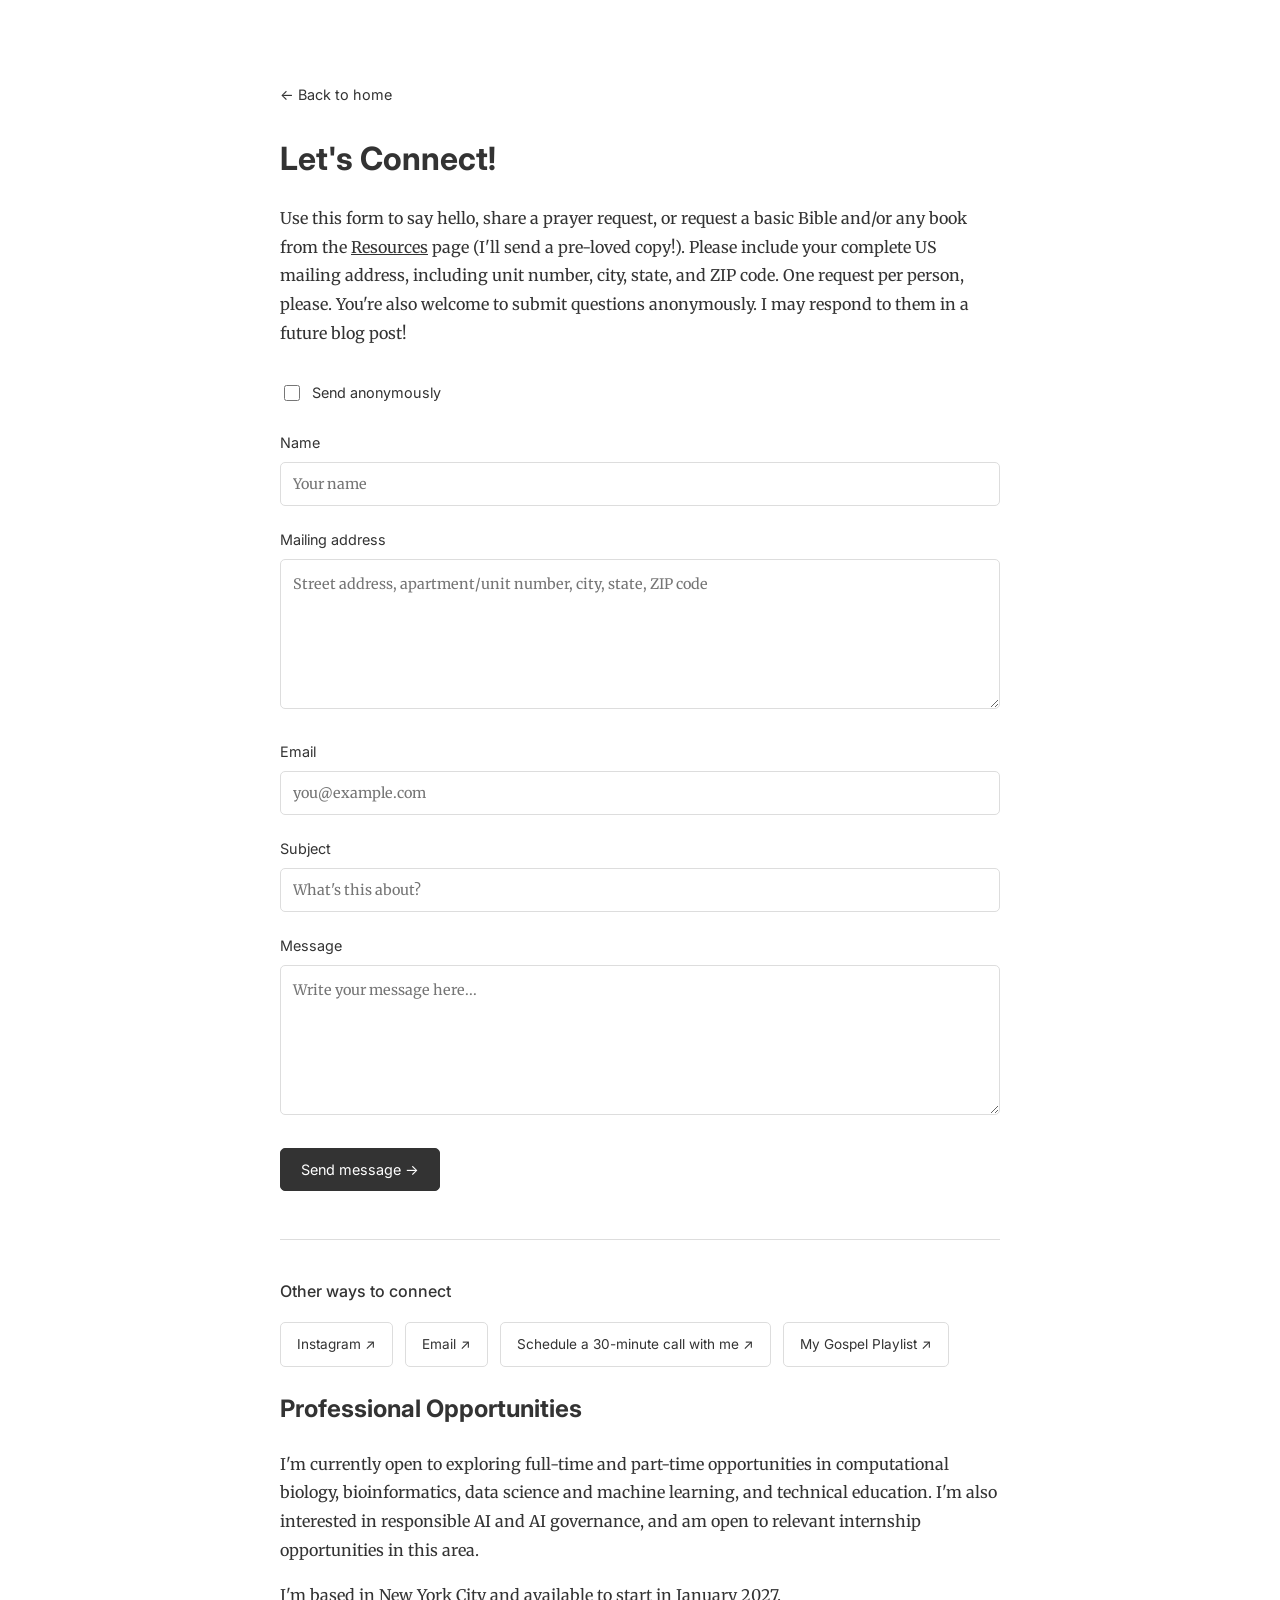
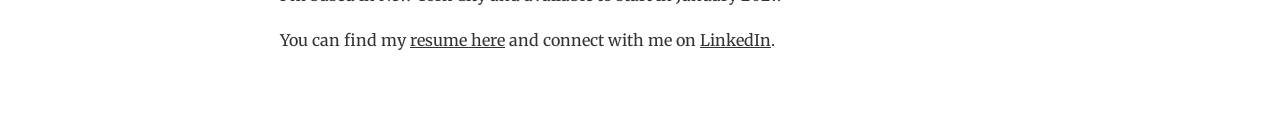
==== static/contact.html @ 90ac561e "edited contact" ====
<!DOCTYPE html>
<html lang="en">
<head>
  <meta charset="UTF-8">
  <meta name="viewport" content="width=device-width, initial-scale=1.0">

  <title>Contact | Adele Valeria</title>
  <meta name="description" content="Get in touch with me. I'd love to hear from you!">

  <link rel="icon" type="image/png" href="/favicon.png">

  <link rel="preconnect" href="https://fonts.googleapis.com">
  <link rel="preconnect" href="https://fonts.gstatic.com" crossorigin>
  <link href="https://fonts.googleapis.com/css2?family=Merriweather:ital,wght@0,400;0,500;0,700;1,400&family=Inter:wght@400;500;600&display=swap" rel="stylesheet">

  <style>
    body {
      max-width: 720px;
      margin: 80px auto;
      padding: 0 24px;
      font-family: 'Merriweather', serif;
      line-height: 1.8;
      color: #333;
    }

    h1, h2 {
      font-family: 'Inter', sans-serif;
    }

    h1 {
      font-size: 2rem;
      margin-bottom: 1rem;
    }

    a {
      color: inherit;
    }

    .back {
      font-family: 'Inter', sans-serif;
      font-size: 0.9rem;
      text-decoration: none;
    }

    .intro {
      margin-bottom: 2rem;
    }

    .contact-form {
      margin-top: 2rem;
    }

    .contact-form label:not(.anonymous-option) {
      display: block;
      font-family: 'Inter', sans-serif;
      font-size: 0.9rem;
      margin: 1.3rem 0 0.4rem;
    }

    .contact-form input:not([type="checkbox"]),
    .contact-form textarea {
      box-sizing: border-box;
      width: 100%;
      padding: 12px;
      border: 1px solid #ddd;
      border-radius: 5px;
      background: transparent;
      color: inherit;
      font-family: 'Merriweather', serif;
      font-size: 0.9rem;
    }

    .contact-form input:focus,
    .contact-form textarea:focus {
      outline: none;
      border-color: #888;
    }

    .contact-form textarea {
      min-height: 150px;
      resize: vertical;
      line-height: 1.7;
    }

    .anonymous-option {
      display: flex;
      align-items: center;
      gap: 9px;
      margin: 1.5rem 0;
      font-family: 'Inter', sans-serif;
      font-size: 0.9rem;
      cursor: pointer;
    }

    .anonymous-option input {
      accent-color: #333;
      width: 16px;
      height: 16px;
    }

    .privacy-note {
      font-size: 0.78rem;
      color: #888;
      line-height: 1.6;
      margin-top: 1rem;
    }

    .contact-form button {
      margin-top: 1.5rem;
      padding: 12px 20px;
      border: 1px solid #333;
      border-radius: 5px;
      background: #333;
      color: white;
      font-family: 'Inter', sans-serif;
      font-size: 0.9rem;
      cursor: pointer;
      transition: background 0.2s;
    }

    .contact-form button:hover {
      background: #555;
    }

    /* Other ways to connect */
    .connect-section {
      margin-top: 3rem;
      padding-top: 1.5rem;
      border-top: 1px solid #ddd;
    }

    .connect-section h2 {
      font-size: 1rem;
      font-weight: 500;
      margin-bottom: 1rem;
    }

    .connect-buttons {
      display: flex;
      flex-wrap: wrap;
      gap: 12px;
    }

    .connect-buttons a {
      display: inline-block;
      padding: 9px 16px;
      border: 1px solid #ddd;
      border-radius: 5px;
      font-family: 'Inter', sans-serif;
      font-size: 0.85rem;
      text-decoration: none;
      transition: background 0.2s;
    }

    .connect-buttons a:hover {
      background: #f2f2f2;
    }

    @media (max-width: 600px) {
      body {
        margin-top: 40px;
      }
    }
  </style>
</head>

<body>

  <a href="/" class="back">← Back to home</a>

  <h1>Let's Connect!</h1>

  <p class="intro">
    Use this form to say hello, share a prayer request, or request a basic Bible and/or any book from 
		the <a href="https://adelevaleria.com/resources.html">Resources</a> page (I'll send a pre-loved copy!). 
		Please include your complete US mailing address, 
		including unit number, city, state, and ZIP code. One request per person, please. 
		You're also welcome to submit questions anonymously. 
		I may respond to them in a future blog post!
  </p>

  <div class="contact-form">

    <form action="https://formsubmit.co/hello.adelev@gmail.com" method="POST">

      <input type="hidden" name="_subject" value="New message from adelevaleria.com">

      <!-- Anonymous option -->
      <label class="anonymous-option">
        <input
          type="checkbox"
          id="anonymous"
          name="Anonymous"
          value="Yes"
        >
        Send anonymously
      </label>

      <!-- Optional identity fields -->
      <div id="identity-fields">

        <label for="name">Name</label>
        <input
          type="text"
          id="name"
          name="name"
          placeholder="Your name"
        >

        <label for="address">Mailing address</label>
        <textarea
          id="address"
          name="address"
          rows="3"
          placeholder="Street address, apartment/unit number, city, state, ZIP code"
        ></textarea>

        <label for="email">Email</label>
        <input
          type="email"
          id="email"
          name="email"
          placeholder="you@example.com"
        >

      </div>

      <!-- Subject -->
      <label for="subject">Subject</label>
      <input
        type="text"
        id="subject"
        name="subject"
        placeholder="What's this about?"
      >

      <!-- Message -->
      <label for="message">Message</label>
      <textarea
        id="message"
        name="message"
        placeholder="Write your message here..."
        required
      ></textarea>

      <button type="submit">Send message →</button>

    </form>

  </div>

  <!-- Anonymous form toggle -->
  <script>
    const anonymousCheckbox = document.getElementById('anonymous');
    const identityFields = document.getElementById('identity-fields');

    anonymousCheckbox.addEventListener('change', function () {
      identityFields.style.display = this.checked ? 'none' : 'block';
    });
  </script>

  <!-- Other ways to connect -->
  <div class="connect-section">

    <h2>Other ways to connect</h2>

    <div class="connect-buttons">

      <a
        href="https://www.instagram.com/adelevaleria_/"
        target="_blank"
        rel="noopener noreferrer"
      >
        Instagram ↗
      </a>

      <a href="mailto:hello.adelev@gmail.com">
        Email ↗
      </a>

      <a
        href="https://calendly.com/adelevaleria/virtual-coffee"
        target="_blank"
        rel="noopener noreferrer"
        >
        Schedule a 30-minute call with me ↗
      </a>

			<a
        href="https://open.spotify.com/playlist/7E03CVrsHXMxLtZpW6wzjP?si=NIoM-6L4T9iTsKnVE5YQkg"
        target="_blank"
        rel="noopener noreferrer"
      >
        My Gospel Playlist ↗
      </a>

    </div>

  </div>

	<section class="section">
		<h2>Professional Opportunities</h2>

		<p>
			I'm currently open to exploring full-time and part-time opportunities in
			computational biology, bioinformatics, data science and machine learning,
			and technical education. I'm also interested in responsible AI and AI
			governance, and am open to relevant internship opportunities in this area.
		</p>

		<p>
			I'm based in New York City and available to start in January 2027.
		</p>

		<p>
			You can find my <a href="/static/Adele%20Valeria%20-%20Nov%202026.pdf">resume here</a>
			and connect with me on
			<a href="https://linkedin.com/in/adelevaleria" target="_blank" rel="noopener noreferrer">LinkedIn</a>.
		</p>
	</section>

</body>
</html>
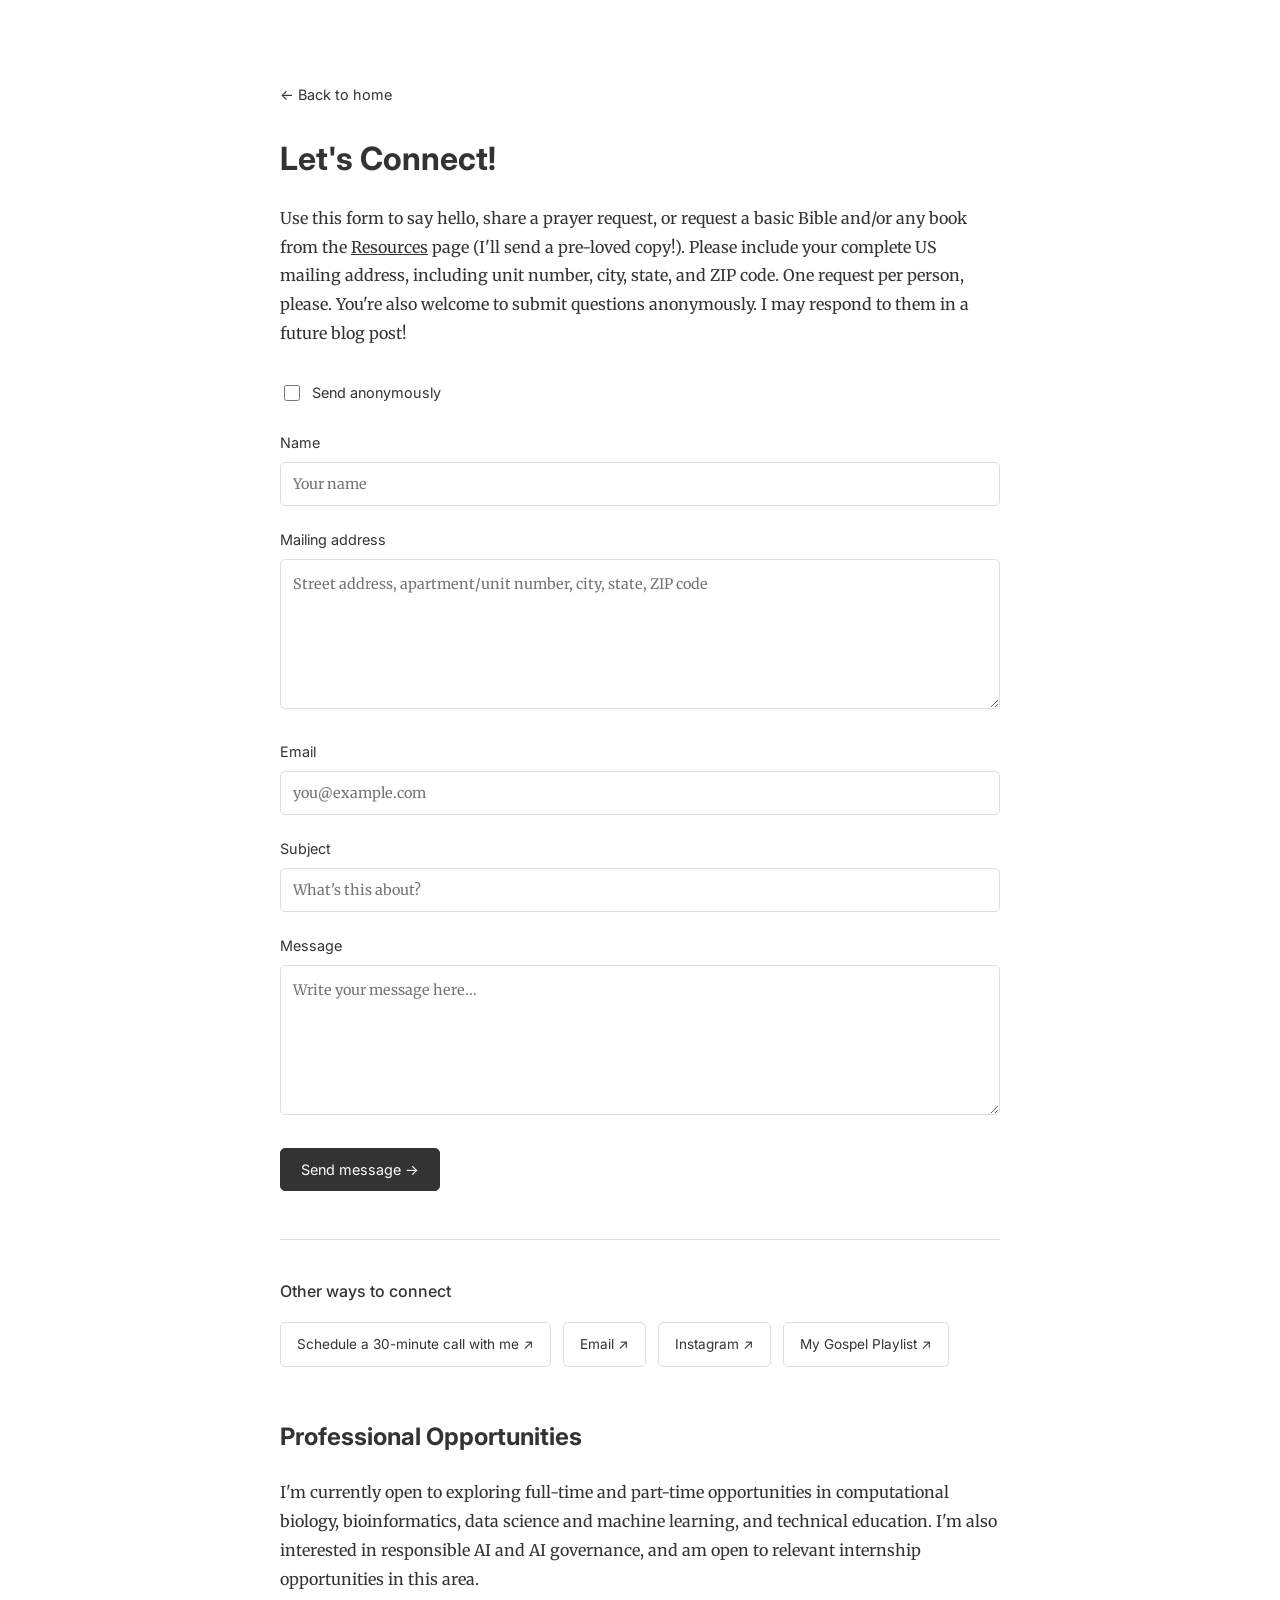
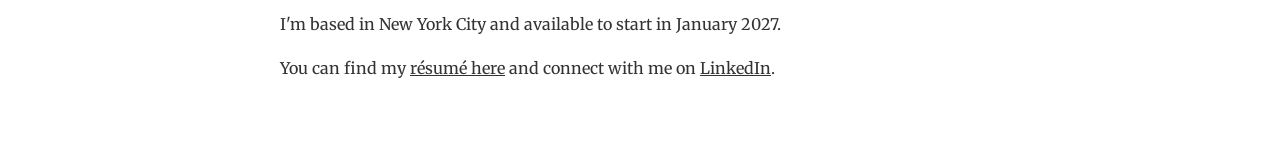
==== commit 952b6463: "edited contact" ====
--- a/static/contact.html
+++ b/static/contact.html
@@ -265,25 +265,24 @@
     <h2>Other ways to connect</h2>
 
     <div class="connect-buttons">
-
-      <a
+			<a
+        href="https://calendly.com/adelevaleria/virtual-coffee"
+        target="_blank"
+        rel="noopener noreferrer"
+        >
+        Schedule a 30-minute call with me ↗
+      </a>
+
+      <a href="mailto:hello.adelev@gmail.com">
+        Email ↗
+      </a>
+
+			<a
         href="https://www.instagram.com/adelevaleria_/"
         target="_blank"
         rel="noopener noreferrer"
       >
         Instagram ↗
-      </a>
-
-      <a href="mailto:hello.adelev@gmail.com">
-        Email ↗
-      </a>
-
-      <a
-        href="https://calendly.com/adelevaleria/virtual-coffee"
-        target="_blank"
-        rel="noopener noreferrer"
-        >
-        Schedule a 30-minute call with me ↗
       </a>
 
 			<a
@@ -298,6 +297,7 @@
 
   </div>
 
+	<br>
 	<section class="section">
 		<h2>Professional Opportunities</h2>
 
@@ -313,7 +313,7 @@
 		</p>
 
 		<p>
-			You can find my <a href="/static/Adele%20Valeria%20-%20Nov%202026.pdf">resume here</a>
+			You can find my <a href="/Adele%20Valeria%20-%20Nov%202026.pdf">résumé here</a>
 			and connect with me on
 			<a href="https://linkedin.com/in/adelevaleria" target="_blank" rel="noopener noreferrer">LinkedIn</a>.
 		</p>
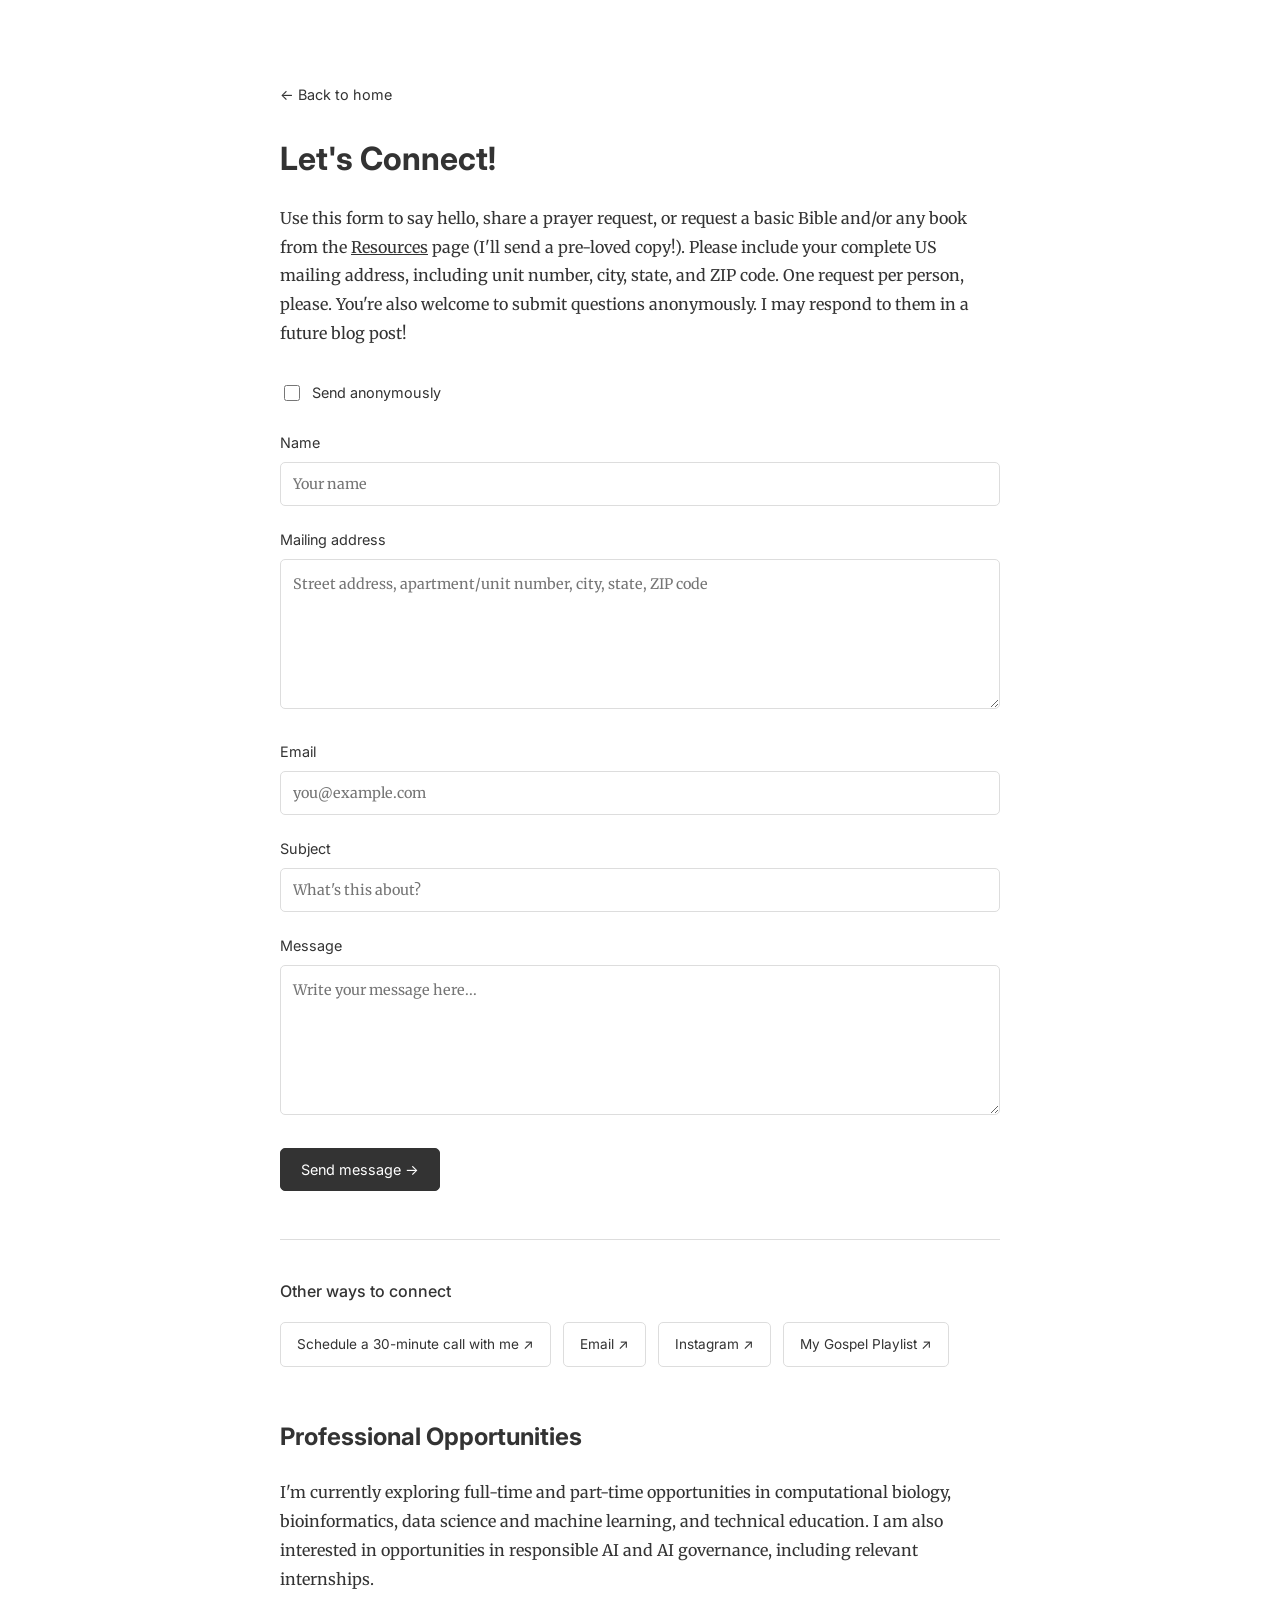
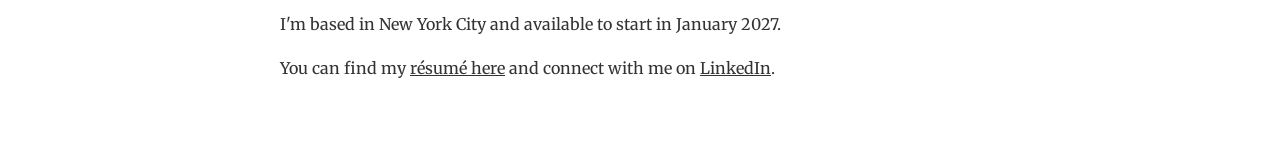
==== commit ee416809: "edited contact" ====
--- a/static/contact.html
+++ b/static/contact.html
@@ -302,10 +302,9 @@
 		<h2>Professional Opportunities</h2>
 
 		<p>
-			I'm currently open to exploring full-time and part-time opportunities in
-			computational biology, bioinformatics, data science and machine learning,
-			and technical education. I'm also interested in responsible AI and AI
-			governance, and am open to relevant internship opportunities in this area.
+			I'm currently exploring full-time and part-time opportunities in computational biology, 
+			bioinformatics, data science and machine learning, and technical education. I am also 
+			interested in opportunities in responsible AI and AI governance, including relevant internships.
 		</p>
 
 		<p>
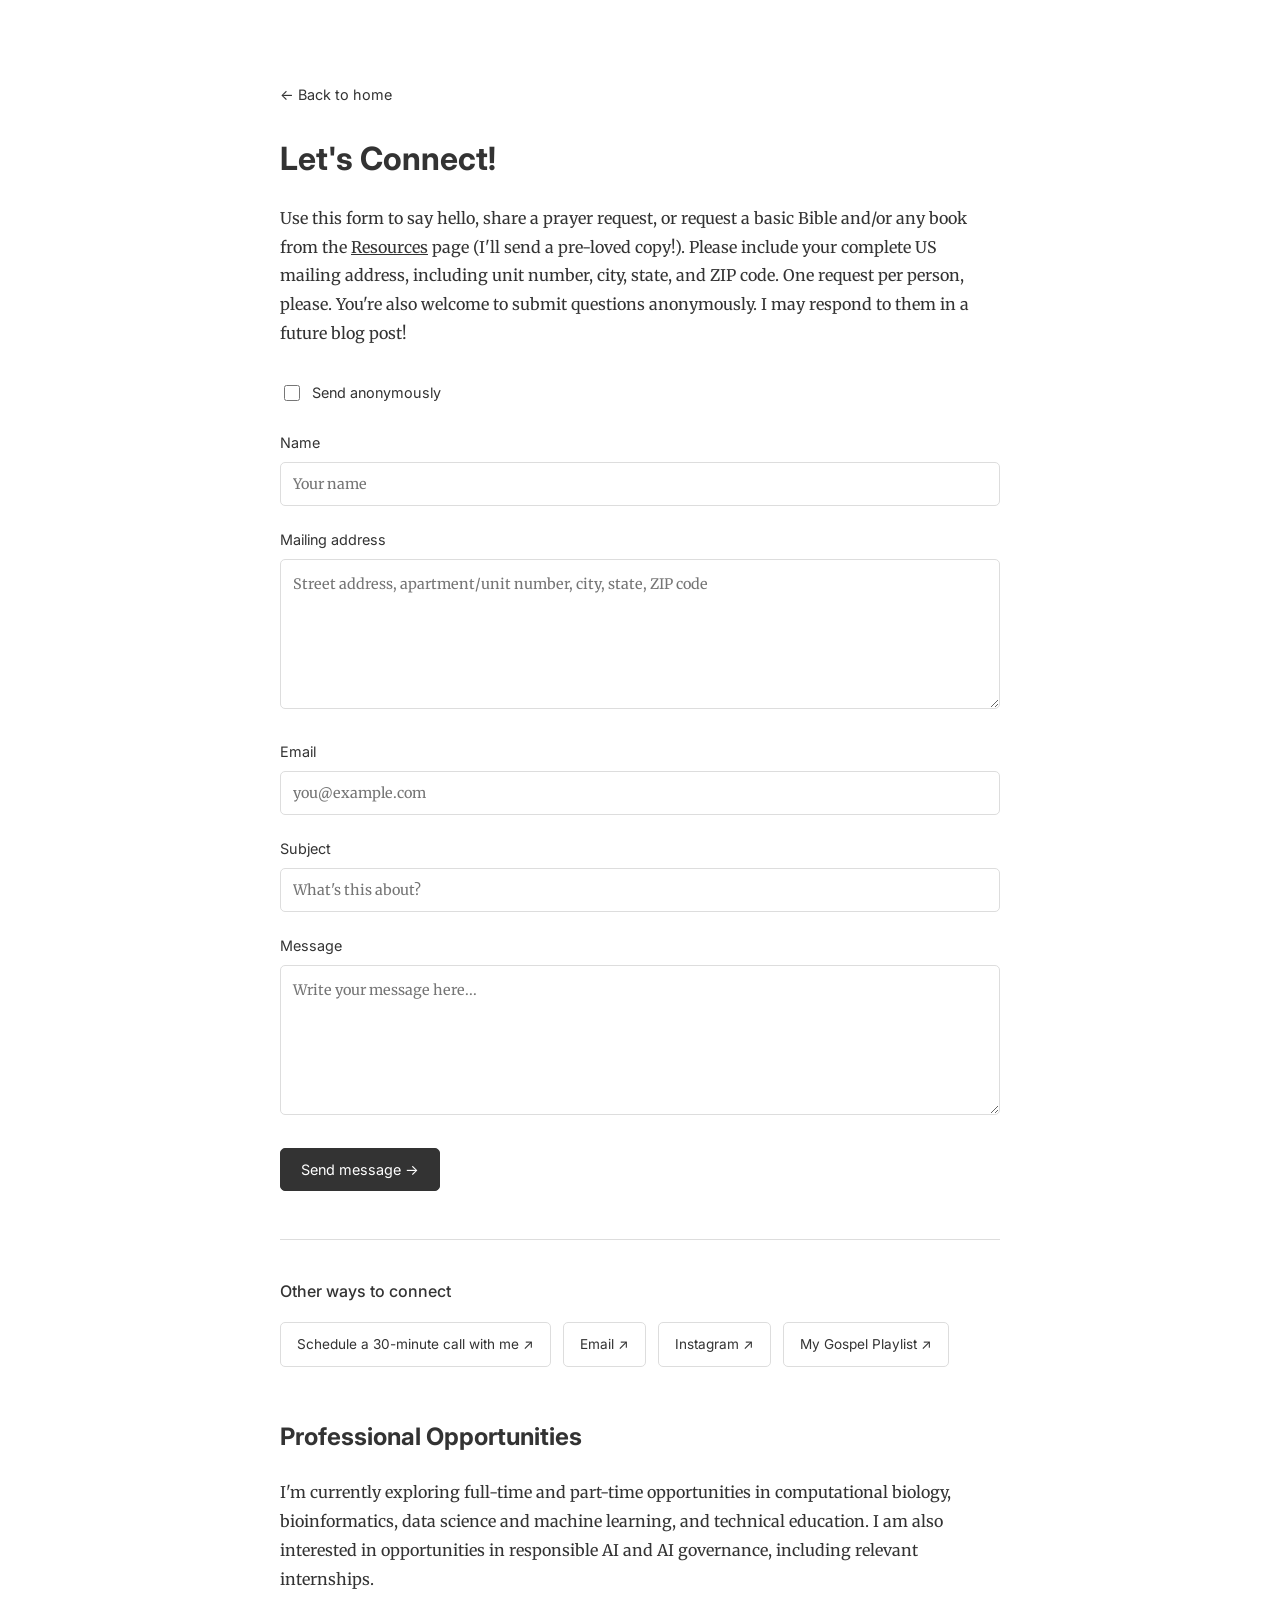
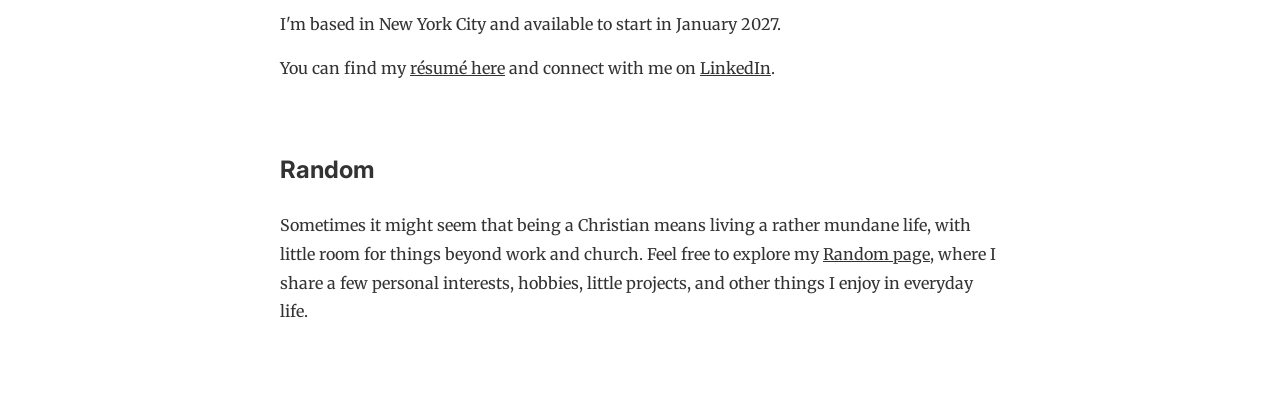
==== commit d5534094: "edited contact" ====
--- a/static/contact.html
+++ b/static/contact.html
@@ -318,6 +318,15 @@
 		</p>
 	</section>
 
+	<br>
+	<section class="section">
+  <h2>Random</h2>
+
+  <p>
+    Sometimes it might seem that being a Christian means living a rather mundane life, with little room for things beyond work and church. Feel free to explore my <a href="/random.html">Random page</a>, where I share a few personal interests, hobbies, little projects, and other things I enjoy in everyday life.
+  </p>
+</section>
+
 </body>
 </html>
 
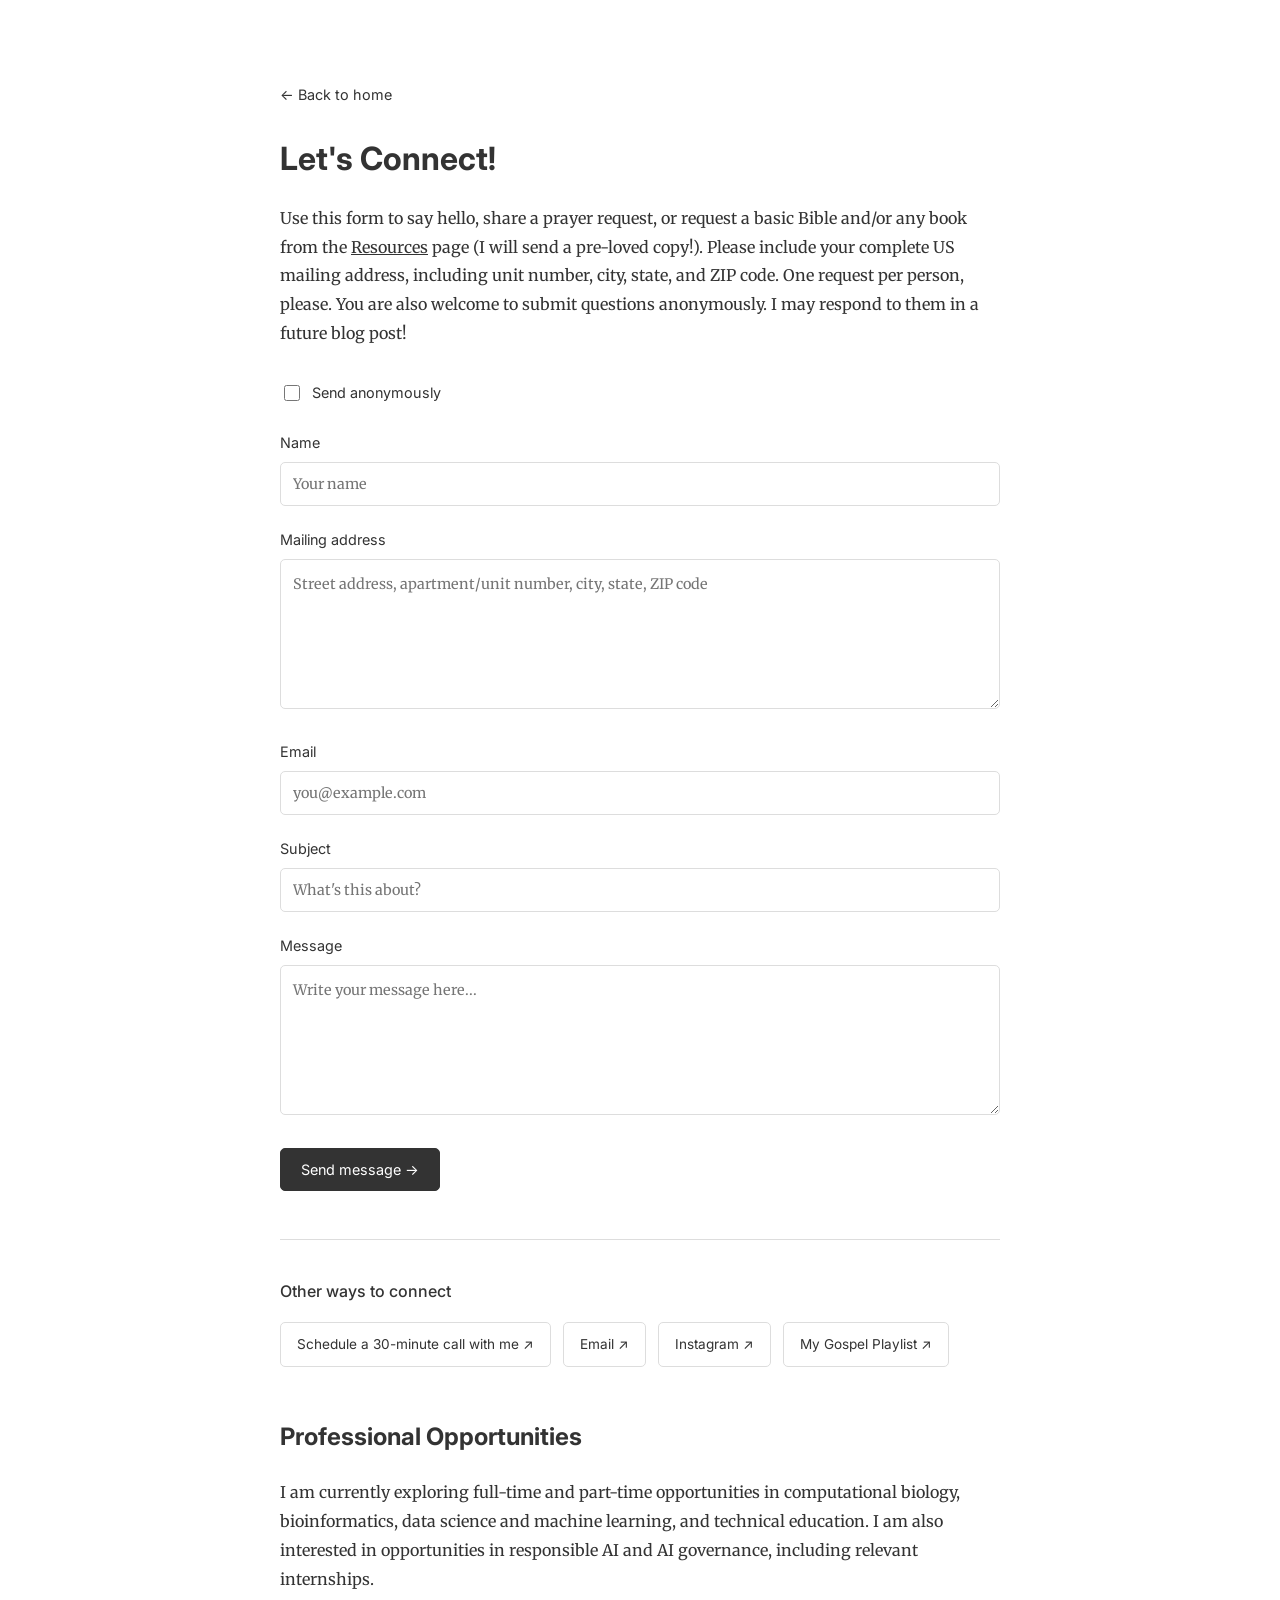
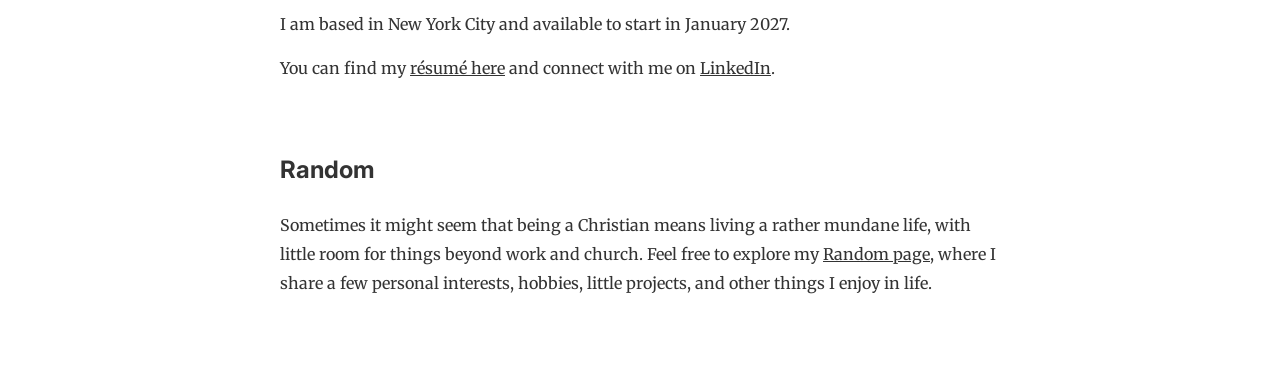
==== commit 3b52bb8e: "edited contact" ====
--- a/static/contact.html
+++ b/static/contact.html
@@ -172,10 +172,10 @@
 
   <p class="intro">
     Use this form to say hello, share a prayer request, or request a basic Bible and/or any book from 
-		the <a href="https://adelevaleria.com/resources.html">Resources</a> page (I'll send a pre-loved copy!). 
+		the <a href="https://adelevaleria.com/resources.html">Resources</a> page (I will send a pre-loved copy!). 
 		Please include your complete US mailing address, 
 		including unit number, city, state, and ZIP code. One request per person, please. 
-		You're also welcome to submit questions anonymously. 
+		You are also welcome to submit questions anonymously. 
 		I may respond to them in a future blog post!
   </p>
 
@@ -302,13 +302,13 @@
 		<h2>Professional Opportunities</h2>
 
 		<p>
-			I'm currently exploring full-time and part-time opportunities in computational biology, 
+			I am currently exploring full-time and part-time opportunities in computational biology, 
 			bioinformatics, data science and machine learning, and technical education. I am also 
 			interested in opportunities in responsible AI and AI governance, including relevant internships.
 		</p>
 
 		<p>
-			I'm based in New York City and available to start in January 2027.
+			I am based in New York City and available to start in January 2027.
 		</p>
 
 		<p>
@@ -323,7 +323,7 @@
   <h2>Random</h2>
 
   <p>
-    Sometimes it might seem that being a Christian means living a rather mundane life, with little room for things beyond work and church. Feel free to explore my <a href="/random.html">Random page</a>, where I share a few personal interests, hobbies, little projects, and other things I enjoy in everyday life.
+    Sometimes it might seem that being a Christian means living a rather mundane life, with little room for things beyond work and church. Feel free to explore my <a href="/random.html">Random page</a>, where I share a few personal interests, hobbies, little projects, and other things I enjoy in life.
   </p>
 </section>
 
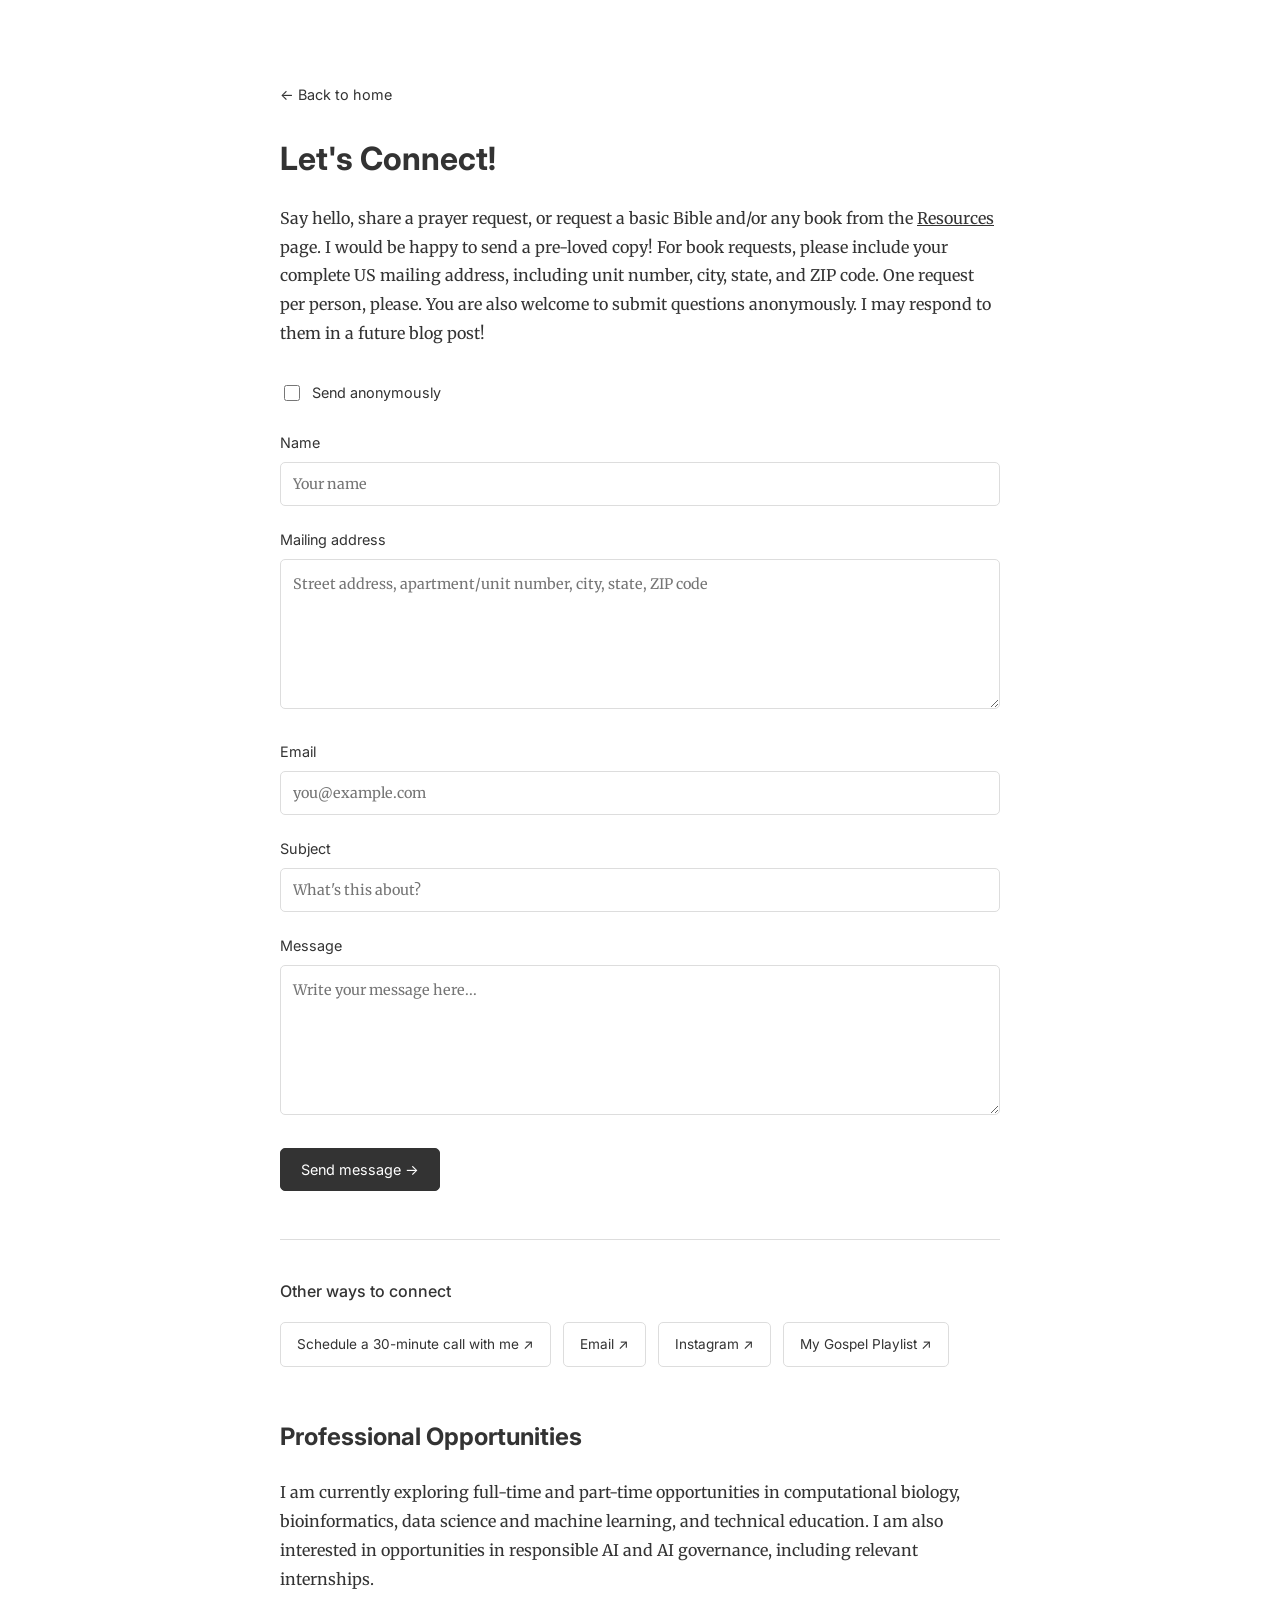
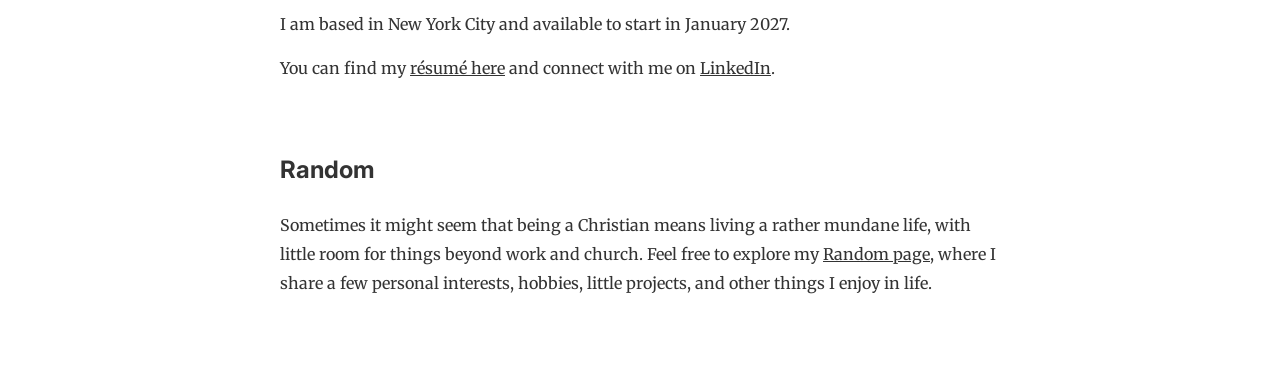
==== commit 0752cc48: "edited contact" ====
--- a/static/contact.html
+++ b/static/contact.html
@@ -171,9 +171,10 @@
   <h1>Let's Connect!</h1>
 
   <p class="intro">
-    Use this form to say hello, share a prayer request, or request a basic Bible and/or any book from 
-		the <a href="https://adelevaleria.com/resources.html">Resources</a> page (I will send a pre-loved copy!). 
-		Please include your complete US mailing address, 
+    Say hello, share a prayer request, or request a basic Bible and/or any book from 
+		the <a href="https://adelevaleria.com/resources.html">Resources</a> page. 
+		I would be happy to send a pre-loved copy! For book requests, 
+		please include your complete US mailing address, 
 		including unit number, city, state, and ZIP code. One request per person, please. 
 		You are also welcome to submit questions anonymously. 
 		I may respond to them in a future blog post!
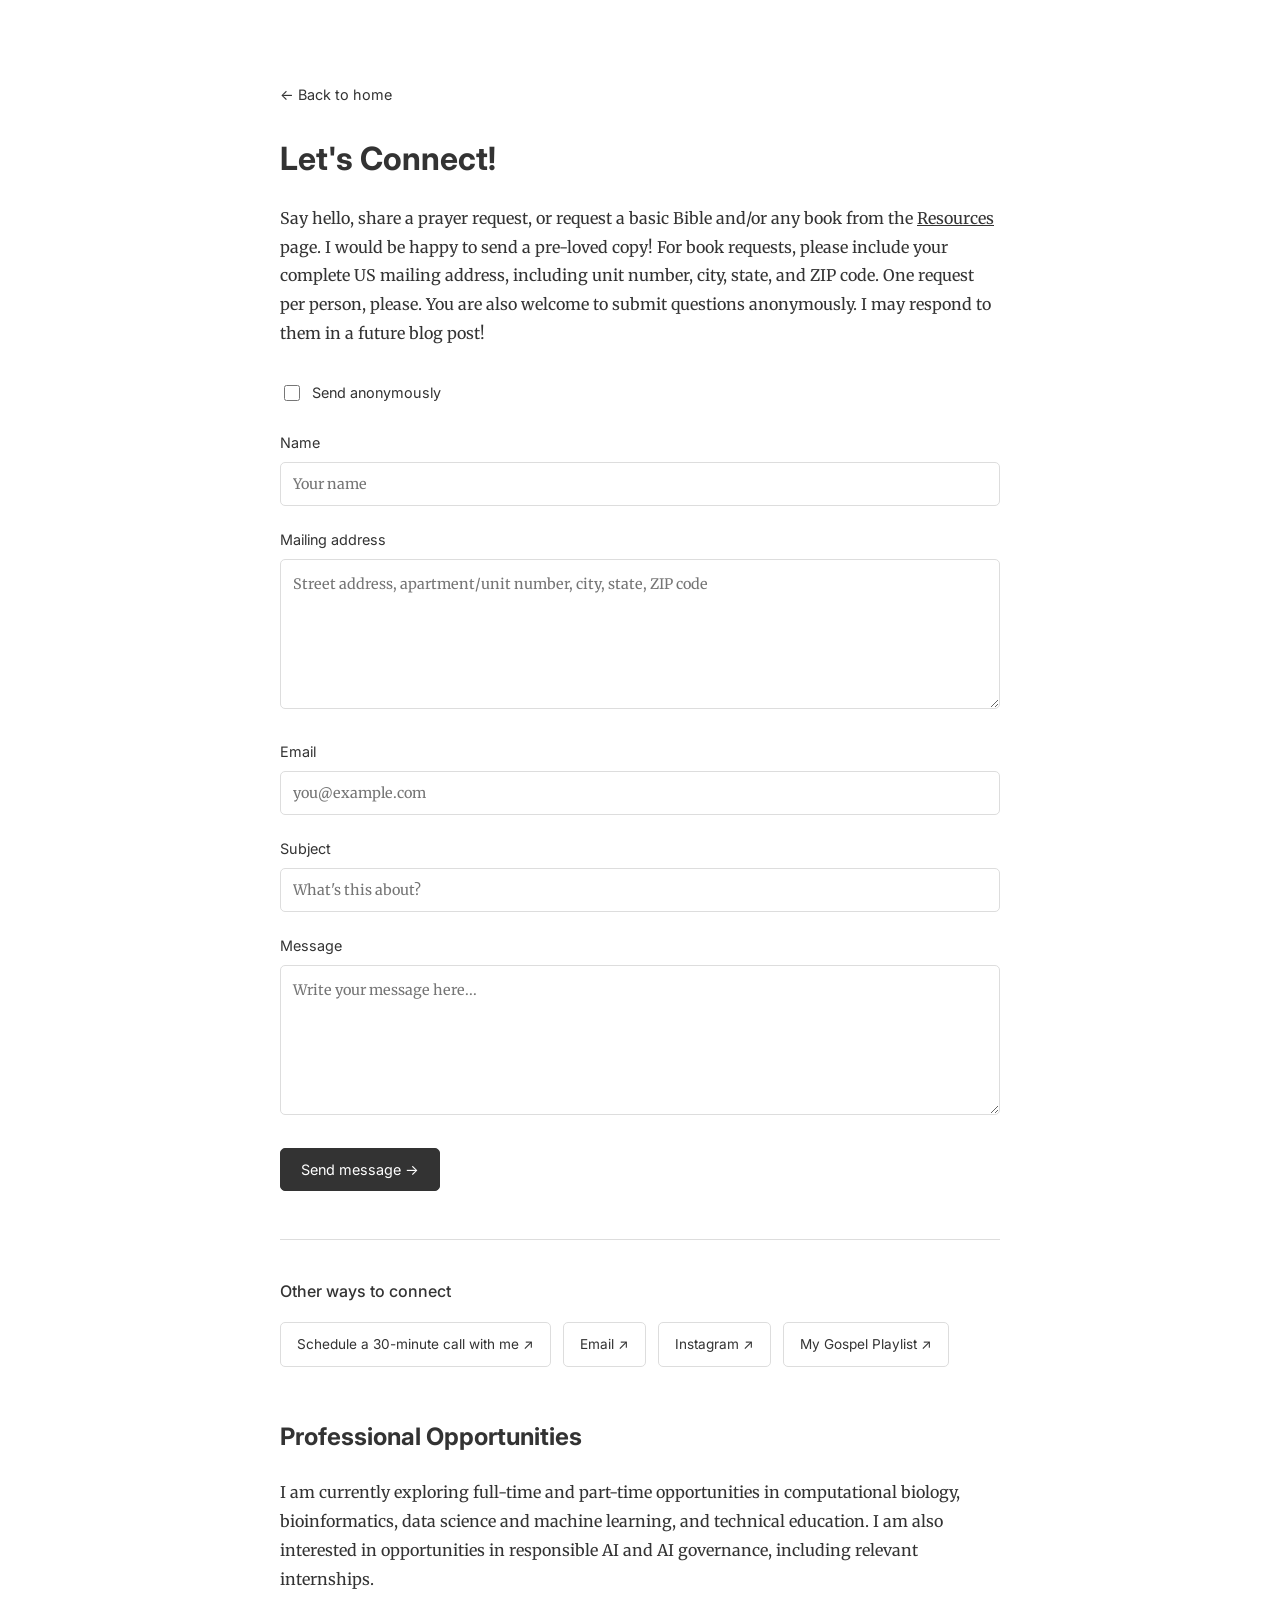
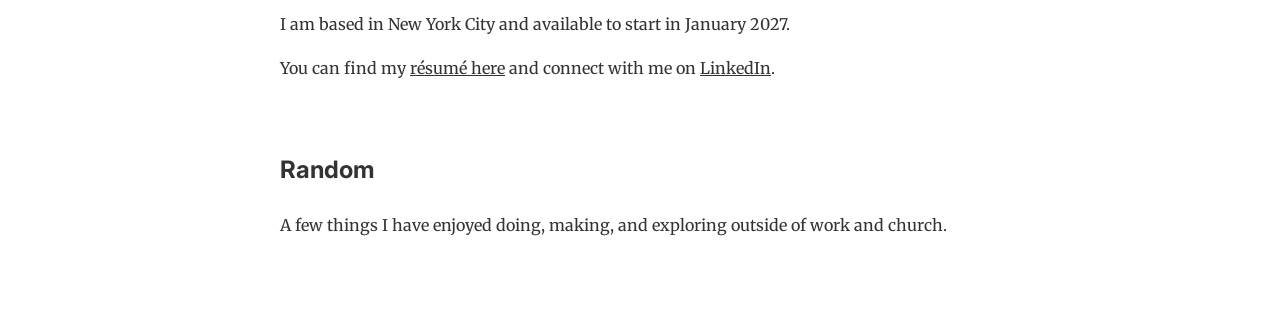
==== commit 13e42ed7: "edited contact" ====
--- a/static/contact.html
+++ b/static/contact.html
@@ -324,8 +324,8 @@
   <h2>Random</h2>
 
   <p>
-    Sometimes it might seem that being a Christian means living a rather mundane life, with little room for things beyond work and church. Feel free to explore my <a href="/random.html">Random page</a>, where I share a few personal interests, hobbies, little projects, and other things I enjoy in life.
-  </p>
+		<a href="/random.html"></a>A few things I have enjoyed doing, making, and exploring outside of work and church.<a/></p>
+	</p>
 </section>
 
 </body>
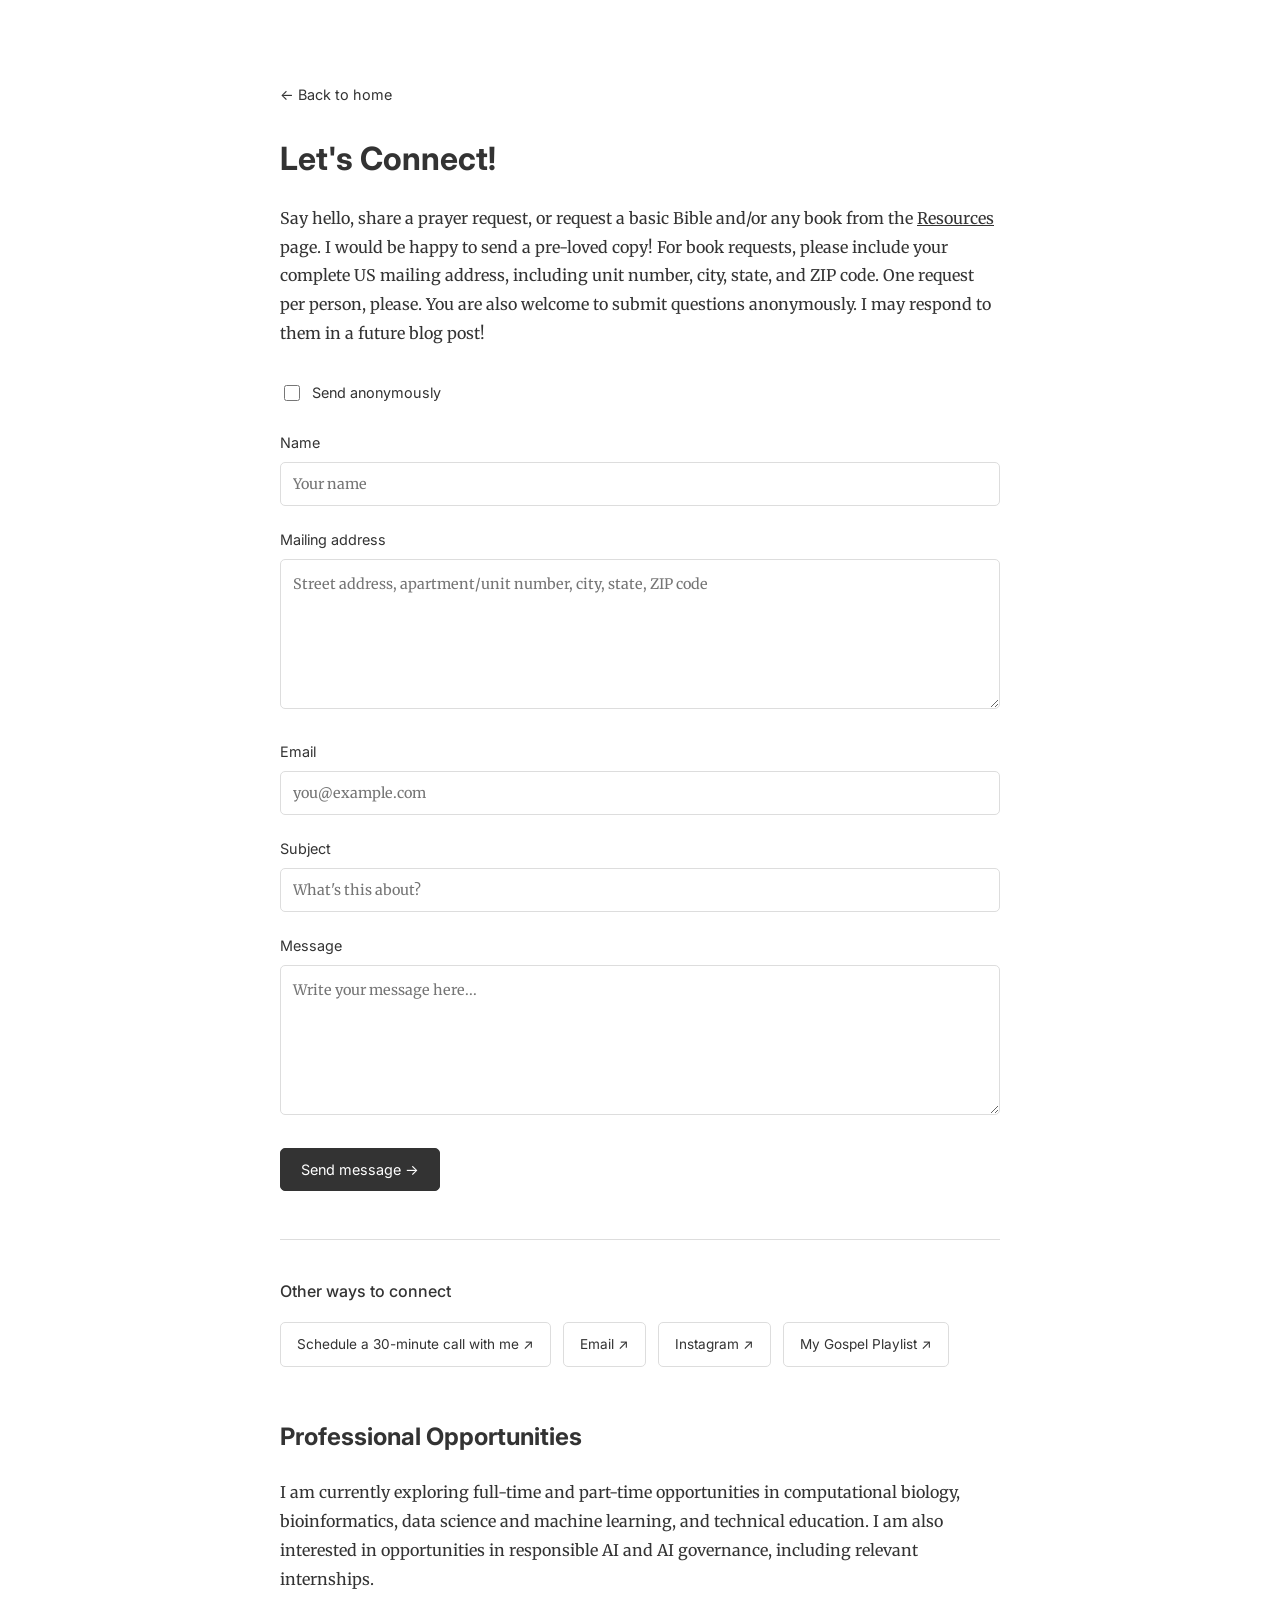
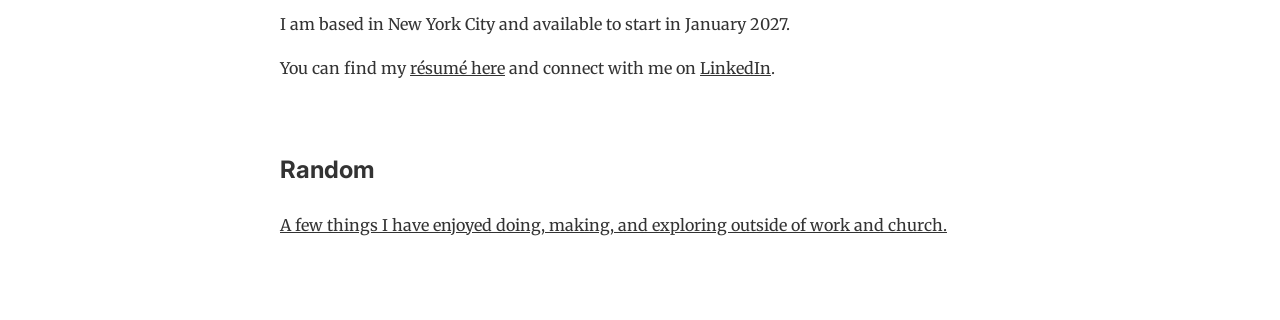
==== commit 08bfd88a: "edited contact" ====
--- a/static/contact.html
+++ b/static/contact.html
@@ -324,7 +324,7 @@
   <h2>Random</h2>
 
   <p>
-		<a href="/random.html"></a>A few things I have enjoyed doing, making, and exploring outside of work and church.<a/></p>
+		<a href="/random.html">A few things I have enjoyed doing, making, and exploring outside of work and church.<a/>
 	</p>
 </section>
 
